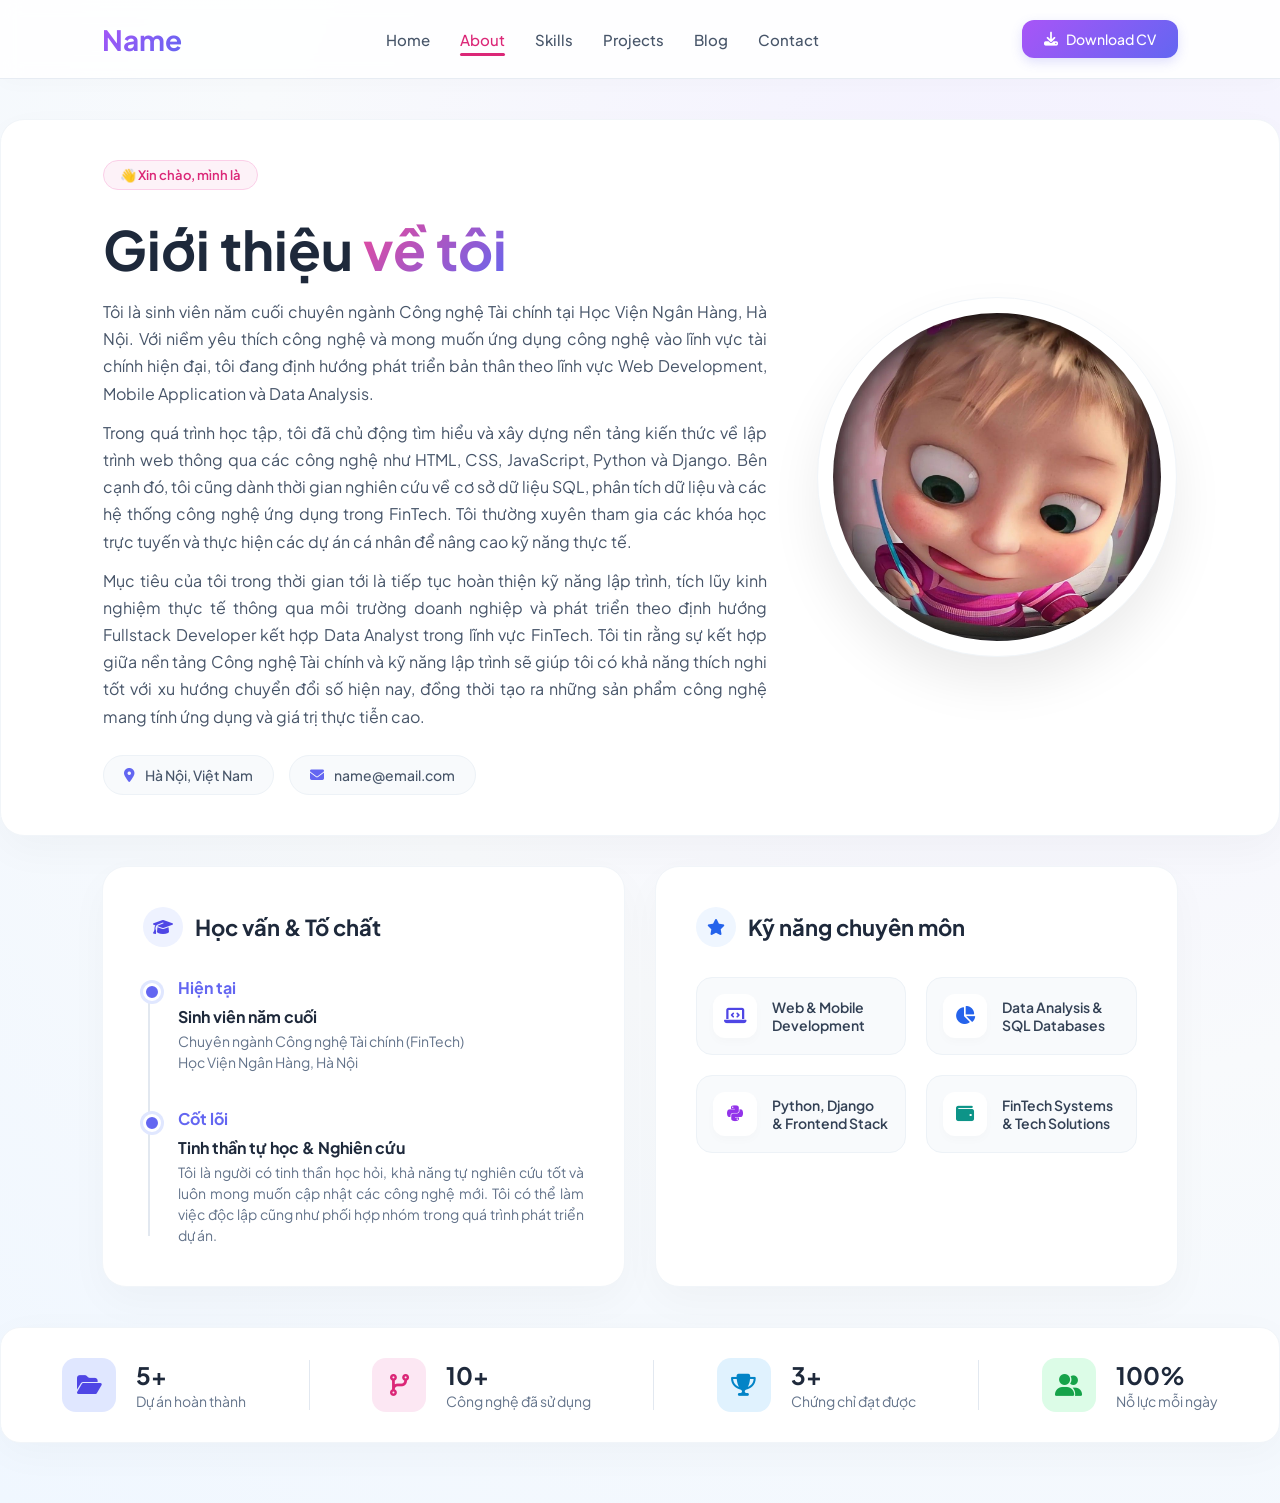
==== about.html @ 2e432352 "Initial commit on Chromebook" ====
<!DOCTYPE html>
<html lang="vi">
<head>
    <meta charset="UTF-8">
    <meta name="viewport" content="width=device-width, initial-scale=1.0">
    <title>Portfolio - Giới Thiệu & Kỹ Năng</title>
    <link href="https://fonts.googleapis.com/css2?family=Plus+Jakarta+Sans:wght@300;400;500;600;700&display=swap" rel="stylesheet">
    <link rel="stylesheet" href="https://cdnjs.cloudflare.com/ajax/libs/font-awesome/6.4.0/css/all.min.css">
    <link rel="stylesheet" href="style.css">
</head>
<body>

    <header>
        <div class="logo">Name</div>
        <div class="nav-center">
            <a href="index.html">Home</a>
            <a href="about.html" class="active">About</a>
            <a href="about.html">Skills</a>
            <a href="about.html">Projects</a>
            <a href="about.html">Blog</a>
            <a href="about.html">Contact</a>
        </div>
        <a href="assets/CV_Resume.pdf" class="btn-download-header" target="_blank">
            <i class="fa-solid fa-download"></i> Download CV
        </a>
    </header>

    <section class="about-top-box">
        <div class="about-text">
            <span class="welcome-badge">👋 Xin chào, mình là</span>
            <h1>Giới thiệu <span>về tôi</span></h1>
            <p>Tôi là sinh viên năm cuối chuyên ngành Công nghệ Tài chính tại Học Viện Ngân Hàng, Hà Nội. Với niềm yêu thích công nghệ và mong muốn ứng dụng công nghệ vào lĩnh vực tài chính hiện đại, tôi đang định hướng phát triển bản thân theo lĩnh vực Web Development, Mobile Application và Data Analysis.</p>
            <p style="margin-top: 12px;">Trong quá trình học tập, tôi đã chủ động tìm hiểu và xây dựng nền tảng kiến thức về lập trình web thông qua các công nghệ như HTML, CSS, JavaScript, Python và Django. Bên cạnh đó, tôi cũng dành thời gian nghiên cứu về cơ sở dữ liệu SQL, phân tích dữ liệu và các hệ thống công nghệ ứng dụng trong FinTech. Tôi thường xuyên tham gia các khóa học trực tuyến và thực hiện các dự án cá nhân để nâng cao kỹ năng thực tế.</p>
            <p style="margin-top: 12px;">Mục tiêu của tôi trong thời gian tới là tiếp tục hoàn thiện kỹ năng lập trình, tích lũy kinh nghiệm thực tế thông qua môi trường doanh nghiệp và phát triển theo định hướng Fullstack Developer kết hợp Data Analyst trong lĩnh vực FinTech. Tôi tin rằng sự kết hợp giữa nền tảng Công nghệ Tài chính và kỹ năng lập trình sẽ giúp tôi có khả năng thích nghi tốt với xu hướng chuyển đổi số hiện nay, đồng thời tạo ra những sản phẩm công nghệ mang tính ứng dụng và giá trị thực tiễn cao.</p>
            
            <div class="about-info-tags">
                <div class="info-tag-item">
                    <i class="fa-solid fa-location-dot"></i> Hà Nội, Việt Nam
                </div>
                <div class="info-tag-item">
                    <i class="fa-solid fa-envelope"></i> name@email.com
                </div>
            </div>
        </div>

        <div class="hero-image">
            <div class="profile-img-wrapper">
                <img src="assets/avatar.jpg" alt="Avatar">
            </div>
        </div>
    </section>

    <section class="about-grid-sections">
        
        <div class="section-card-box">
            <h2>
                <div class="icon-wrap bg-purple-icon"><i class="fa-solid fa-graduation-cap"></i></div>
                Học vấn & Tố chất
            </h2>
            
            <div class="timeline-wrapper">
                <div class="timeline-node">
                    <div class="node-year">Hiện tại</div>
                    <div class="node-content">
                        <h4>Sinh viên năm cuối</h4>
                        <p>Chuyên ngành Công nghệ Tài chính (FinTech)<br>Học Viện Ngân Hàng, Hà Nội</p>
                    </div>
                </div>
                
                <div class="timeline-node">
                    <div class="node-year">Cốt lõi</div>
                    <div class="node-content">
                        <h4>Tinh thần tự học & Nghiên cứu</h4>
                        <p>Tôi là người có tinh thần học hỏi, khả năng tự nghiên cứu tốt và luôn mong muốn cập nhật các công nghệ mới. Tôi có thể làm việc độc lập cũng như phối hợp nhóm trong quá trình phát triển dự án.</p>
                    </div>
                </div>
            </div>
        </div>

        <div class="section-card-box">
            <h2>
                <div class="icon-wrap bg-blue-icon"><i class="fa-solid fa-star"></i></div>
                Kỹ năng chuyên môn
            </h2>
            
            <div class="skills-list-grid">
                <div class="skill-item-card">
                    <div class="sk-icon" style="color: #4f46e5;"><i class="fa-solid fa-laptop-code"></i></div>
                    <span>Web & Mobile<br>Development</span>
                </div>
                
                <div class="skill-item-card">
                    <div class="sk-icon" style="color: #2563eb;"><i class="fa-solid fa-chart-pie"></i></div>
                    <span>Data Analysis &<br>SQL Databases</span>
                </div>
                
                <div class="skill-item-card">
                    <div class="sk-icon" style="color: #9333ea;"><i class="fa-brands fa-python"></i></div>
                    <span>Python, Django<br>& Frontend Stack</span>
                </div>
                
                <div class="skill-item-card">
                    <div class="sk-icon" style="color: #0d9488;"><i class="fa-solid fa-wallet"></i></div>
                    <span>FinTech Systems<br>& Tech Solutions</span>
                </div>
            </div>
        </div>

    </section>

    <section class="stats-container">
        <div class="stat-item">
            <div class="stat-icon icon-indigo"><i class="fa-solid fa-folder-open"></i></div>
            <div class="stat-info"><h3>5+</h3><p>Dự án hoàn thành</p></div>
        </div>
        <div class="divider"></div>
        <div class="stat-item">
            <div class="stat-icon icon-pink"><i class="fa-solid fa-code-branch"></i></div>
            <div class="stat-info"><h3>10+</h3><p>Công nghệ đã sử dụng</p></div>
        </div>
        <div class="divider"></div>
        <div class="stat-item">
            <div class="stat-icon icon-blue"><i class="fa-solid fa-trophy"></i></div>
            <div class="stat-info"><h3>3+</h3><p>Chứng chỉ đạt được</p></div>
        </div>
        <div class="divider"></div>
        <div class="stat-item">
            <div class="stat-icon icon-green"><i class="fa-solid fa-user-group"></i></div>
            <div class="stat-info"><h3>100%</h3><p>Nỗ lực mỗi ngày</p></div>
        </div>
    </section>

    <script src="script.js"></script>
</body>
</html>
---- style.css ----
* {
    margin: 0;
    padding: 0;
    box-sizing: border-box;
    font-family: 'Plus Jakarta Sans', sans-serif;
}

body {
    background: radial-gradient(circle at 80% 20%, #f3f0ff 0%, #f8fafc 50%, #f0f7ff 100%);
    min-height: 100vh;
    color: #1e293b;
    overflow-x: hidden;
    position: relative;
    padding-bottom: 40px;
}

body::before {
    content: '';
    position: absolute;
    width: 300px;
    height: 300px;
    background: #cbd5e1;
    opacity: 0.15;
    border-radius: 50%;
    top: 15%;
    right: 10%;
    z-index: -1;
}

header {
    display: flex;
    justify-content: space-between;
    align-items: center;
    padding: 20px 8%;
    background: rgba(255, 255, 255, 0.85);
    backdrop-filter: blur(10px);
    -webkit-backdrop-filter: blur(10px);
    position: sticky;
    top: 0;
    z-index: 100;
    border-bottom: 1px solid rgba(226, 232, 240, 0.8);
    box-shadow: 0 4px 20px rgba(0, 0, 0, 0.02);
}

.logo {
    font-size: 28px;
    font-weight: 700;
    background: linear-gradient(135deg, #a855f7, #6366f1);
    background-clip: text;
    -webkit-background-clip: text;
    -webkit-text-fill-color: transparent;
}

.nav-center {
    display: flex;
    align-items: center;
    gap: 30px;
}

.nav-center a {
    text-decoration: none;
    color: #475569;
    font-weight: 500;
    font-size: 15px;
    transition: color 0.3s;
    position: relative;
    padding: 5px 0;
}

.nav-center a:hover, .nav-center a.active {
    color: #db2777;
}

.nav-center a.active::after {
    content: '';
    position: absolute;
    bottom: -2px;
    left: 0;
    width: 100%;
    height: 3px;
    background: #db2777;
    border-radius: 10px;
}

.btn-download-header {
    display: flex;
    align-items: center;
    gap: 8px;
    background: linear-gradient(135deg, #a855f7, #6366f1);
    padding: 10px 22px;
    border-radius: 12px;
    color: white;
    font-weight: 500;
    font-size: 14px;
    text-decoration: none;
    box-shadow: 0 4px 12px rgba(99, 102, 241, 0.2);
    transition: all 0.3s;
}

.btn-download-header:hover {
    transform: translateY(-1px);
    box-shadow: 0 6px 16px rgba(99, 102, 241, 0.3);
}

.hero-container {
    max-width: 1300px;
    margin: 60px auto 0 auto;
    padding: 0 8%;
    display: flex;
    align-items: center;
    justify-content: space-between;
}

.hero-text {
    flex: 1.1;
    padding-right: 50px;
}

.welcome-badge {
    display: inline-block;
    background: #fdf2f8;
    color: #db2777;
    font-size: 13px;
    font-weight: 600;
    padding: 6px 16px;
    border-radius: 20px;
    margin-bottom: 25px;
    border: 1px solid #fbcfe8;
}

.hero-text h1 {
    font-size: 90px;
    font-weight: 700;
    background: linear-gradient(135deg, #ec4899, #a855f7, #3b82f6);
    background-clip: text;
    -webkit-background-clip: text;
    -webkit-text-fill-color: transparent;
    margin-bottom: 15px;
    letter-spacing: -2px;
}

.hero-text h2 {
    font-size: 28px;
    color: #334155;
    font-weight: 500;
    margin-bottom: 20px;
}

.hero-text p {
    color: #64748b;
    font-size: 16px;
    line-height: 1.6;
    margin-bottom: 40px;
    max-width: 520px;
}

.cta-buttons {
    display: flex;
    gap: 15px;
    margin-bottom: 40px;
}

.btn-primary {
    display: flex;
    align-items: center;
    gap: 8px;
    background: linear-gradient(135deg, #ec4899 0%, #6366f1 100%);
    color: white;
    text-decoration: none;
    padding: 14px 32px;
    border-radius: 14px;
    font-weight: 600;
    font-size: 16px;
    box-shadow: 0 10px 25px rgba(236, 72, 153, 0.25);
    transition: all 0.3s;
}

.btn-primary:hover {
    transform: translateY(-2px);
    box-shadow: 0 15px 30px rgba(236, 72, 153, 0.35);
}

.btn-secondary {
    display: flex;
    align-items: center;
    gap: 8px;
    background: white;
    color: #6366f1;
    text-decoration: none;
    padding: 14px 32px;
    border-radius: 14px;
    font-weight: 600;
    font-size: 16px;
    border: 1px solid #c7d2fe;
    transition: all 0.3s;
}

.btn-secondary:hover {
    background: #f5f7ff;
    transform: translateY(-2px);
}

.social-links {
    display: flex;
    gap: 15px;
}

.social-links a {
    width: 42px;
    height: 42px;
    background: white;
    border-radius: 50%;
    display: flex;
    align-items: center;
    justify-content: center;
    color: #0369a1;
    font-size: 18px;
    text-decoration: none;
    box-shadow: 0 4px 10px rgba(0,0,0,0.04);
    border: 1px solid #f1f5f9;
    transition: all 0.3s;
}

.social-links a:hover {
    transform: translateY(-3px);
    box-shadow: 0 8px 16px rgba(0,0,0,0.08);
    color: #6366f1;
}

.hero-image {
    flex: 0.9;
    display: flex;
    justify-content: center;
    position: relative;
}

.decor-dot {
    position: absolute;
    width: 25px;
    height: 25px;
    background: #f472b6;
    border-radius: 50%;
    bottom: 20%;
    right: -10px;
    opacity: 0.7;
}

.profile-img-wrapper {
    width: 360px;
    height: 360px;
    border-radius: 50%;
    background: #ffffff;
    padding: 15px;
    box-shadow: 0 25px 50px rgba(0, 0, 0, 0.08);
    overflow: hidden;
    border: 1px solid #f1f5f9;
}

.profile-img-wrapper img {
    width: 100%;
    height: 100%;
    object-fit: cover;
    border-radius: 50%;
}

.stats-container {
    max-width: 1300px;
    margin: 40px auto 20px auto;
    background: white;
    border-radius: 20px;
    padding: 30px;
    box-shadow: 0 10px 40px rgba(0, 0, 0, 0.03);
    border: 1px solid #f1f5f9;
    display: flex;
    justify-content: space-around;
    align-items: center;
}

.stat-item {
    display: flex;
    align-items: center;
    gap: 20px;
}

.stat-icon {
    width: 54px;
    height: 54px;
    border-radius: 14px;
    display: flex;
    align-items: center;
    justify-content: center;
    font-size: 22px;
}

.icon-blue { background: #e0f2fe; color: #0284c7; }
.icon-pink { background: #fce7f3; color: #db2777; }
.icon-indigo { background: #e0e7ff; color: #4f46e5; }
.icon-green { background: #dcfce7; color: #16a34a; }

.stat-info h3 {
    font-size: 24px;
    font-weight: 700;
    color: #1e293b;
}

.stat-info p {
    font-size: 14px;
    color: #64748b;
    margin-top: 2px;
}

.divider {
    width: 1px;
    height: 50px;
    background-color: #e2e8f0;
}

.about-top-box {
    max-width: 1300px;
    margin: 40px auto 0 auto;
    padding: 40px 8%;
    background: white;
    border-radius: 24px;
    box-shadow: 0 15px 40px rgba(0,0,0,0.03);
    border: 1px solid #f1f5f9;
    display: flex;
    align-items: center;
    justify-content: space-between;
    gap: 50px;
}

.about-info-tags {
    display: flex;
    gap: 15px;
    margin-top: 25px;
}

.info-tag-item {
    display: flex;
    align-items: center;
    gap: 10px;
    background: #f8fafc;
    border: 1px solid #edf2f7;
    padding: 10px 20px;
    border-radius: 30px;
    font-size: 14px;
    color: #475569;
    font-weight: 500;
}

.info-tag-item i {
    color: #6366f1;
}

.about-text h1 {
    font-size: 54px;
    font-weight: 700;
    color: #1e293b;
    margin-bottom: 15px;
}

.about-text h1 span {
    background: linear-gradient(135deg, #ec4899, #6366f1);
    background-clip: text;
    -webkit-background-clip: text;
    -webkit-text-fill-color: transparent;
}

.about-text p {
    color: #475569;
    font-size: 16px;
    line-height: 1.7;
    max-width: 720px;
    text-align: justify;
}

.about-grid-sections {
    max-width: 1300px;
    margin: 30px auto 0 auto;
    padding: 0 8%;
    display: grid;
    grid-template-columns: repeat(2, 1fr);
    gap: 30px;
}

.section-card-box {
    background: white;
    border-radius: 24px;
    padding: 40px;
    box-shadow: 0 15px 40px rgba(0,0,0,0.03);
    border: 1px solid #f1f5f9;
    transition: all 0.3s ease-in-out;
}
.section-card-box:hover {
    transform: translateY(-6px);
    box-shadow: 0 20px 45px rgba(99, 102, 241, 0.08);
    border-color: rgba(99, 102, 241, 0.2);
}
.section-card-box h2 {
    display: flex;
    align-items: center;
    gap: 12px;
    font-size: 22px;
    color: #1e293b;
    margin-bottom: 30px;
}

.section-card-box h2 .icon-wrap {
    width: 40px;
    height: 40px;
    border-radius: 50%;
    display: flex;
    align-items: center;
    justify-content: center;
    font-size: 16px;
}

.bg-purple-icon { background: #eef2ff; color: #4f46e5; }
.bg-blue-icon { background: #eff6ff; color: #2563eb; }

.timeline-wrapper {
    position: relative;
    padding-left: 35px;
}

.timeline-wrapper::before {
    content: '';
    position: absolute;
    left: 5px;
    top: 10px;
    width: 2px;
    height: calc(100% - 20px);
    background: #e2e8f0;
}

.timeline-node {
    position: relative;
    margin-bottom: 35px;
}

.timeline-node:last-child {
    margin-bottom: 0;
}

.timeline-node::before {
    content: '';
    position: absolute;
    left: -35px;
    top: 6px;
    width: 12px;
    height: 12px;
    border-radius: 50%;
    background: #6366f1;
    border: 3px solid white;
    box-shadow: 0 0 0 3px #e0e7ff;
    z-index: 2;
}

.node-year {
    font-size: 16px;
    font-weight: 700;
    color: #6366f1;
    margin-bottom: 8px;
}

.node-content h4 {
    font-size: 16px;
    color: #1e293b;
    font-weight: 700;
    margin-bottom: 4px;
}

.node-content p {
    font-size: 14px;
    color: #64748b;
    line-height: 1.5;
    text-align: justify;
}

.skills-list-grid {
    display: grid;
    grid-template-columns: repeat(2, 1fr);
    gap: 20px;
}

.skill-item-card {
    display: flex;
    align-items: center;
    gap: 15px;
    background: #f8fafc;
    border: 1px solid #edf2f7;
    padding: 16px;
    border-radius: 16px;
    transition: all 0.25s ease-in-out;
    cursor: pointer;
}
.skill-item-card:hover {
    background: #ffffff;
    transform: translateY(-4px) scale(1.02);
    border-color: #db2777;
    box-shadow: 0 10px 25px rgba(219, 39, 119, 0.08);
}
.skill-item-card .sk-icon {
    width: 44px;
    height: 44px;
    border-radius: 12px;
    background: white;
    display: flex;
    align-items: center;
    justify-content: center;
    font-size: 18px;
    box-shadow: 0 4px 10px rgba(0,0,0,0.02);
}

.skill-item-card span {
    font-size: 14px;
    font-weight: 600;
    color: #334155;
    line-height: 1.3;
}

@media (max-width: 1024px) {
    .hero-container, .about-top-box { flex-direction: column-reverse; text-align: center; }
    .hero-text, .about-text { padding-right: 0; margin-top: 40px; }
    .hero-text p, .about-text p { margin: 0 auto 30px auto; }
    .about-info-tags { justify-content: center; flex-wrap: wrap; }
    .about-grid-sections { grid-template-columns: 1fr; }
    .skills-list-grid { grid-template-columns: 1fr; }
    .stats-container { flex-direction: column; gap: 25px; padding: 40px; }
    .divider { display: none; }
    .profile-img-wrapper { width: 340px; height: 340px; }
}
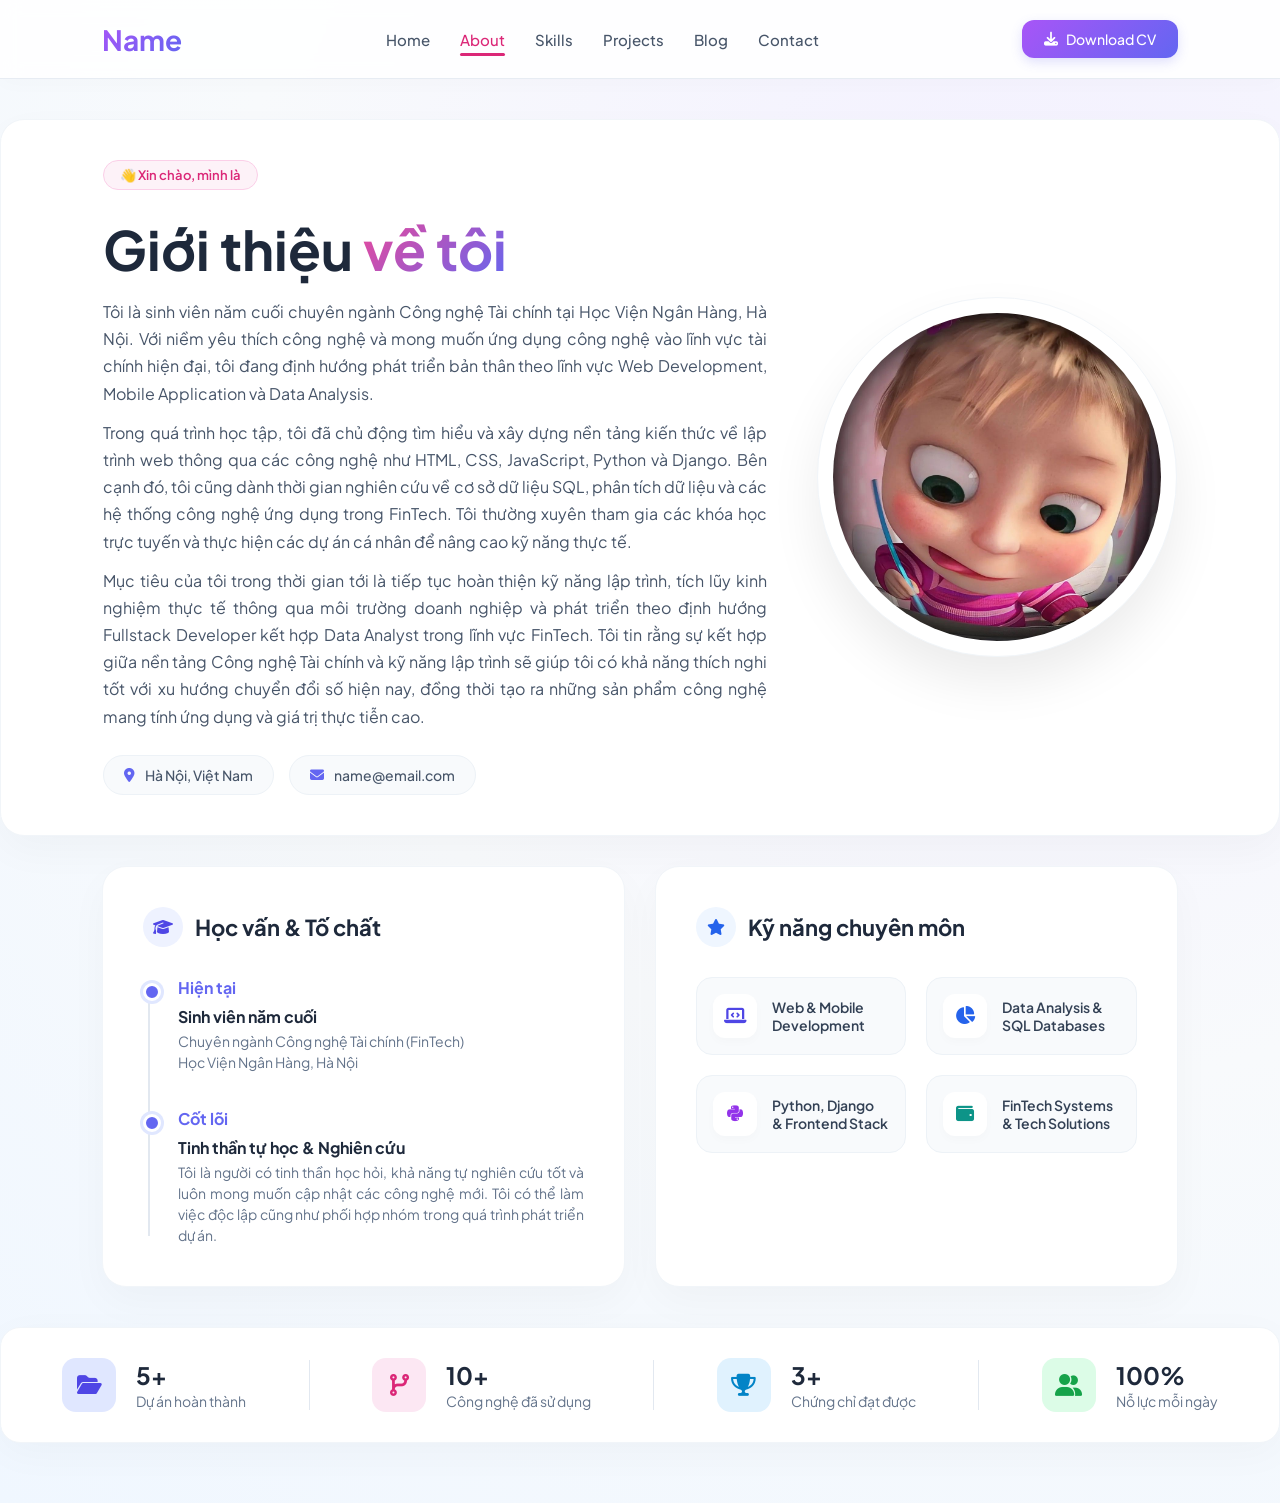
==== commit ea4d3a21: "Update code" ====
--- a/about.html
+++ b/about.html
@@ -15,10 +15,10 @@
         <div class="nav-center">
             <a href="index.html">Home</a>
             <a href="about.html" class="active">About</a>
-            <a href="about.html">Skills</a>
-            <a href="about.html">Projects</a>
-            <a href="about.html">Blog</a>
-            <a href="about.html">Contact</a>
+            <a href="skills.html">Skills</a>
+            <a href="projects.html">Projects</a>
+            <a href="blog.html">Blog</a>
+            <a href="contact.html">Contact</a>
         </div>
         <a href="assets/CV_Resume.pdf" class="btn-download-header" target="_blank">
             <i class="fa-solid fa-download"></i> Download CV
